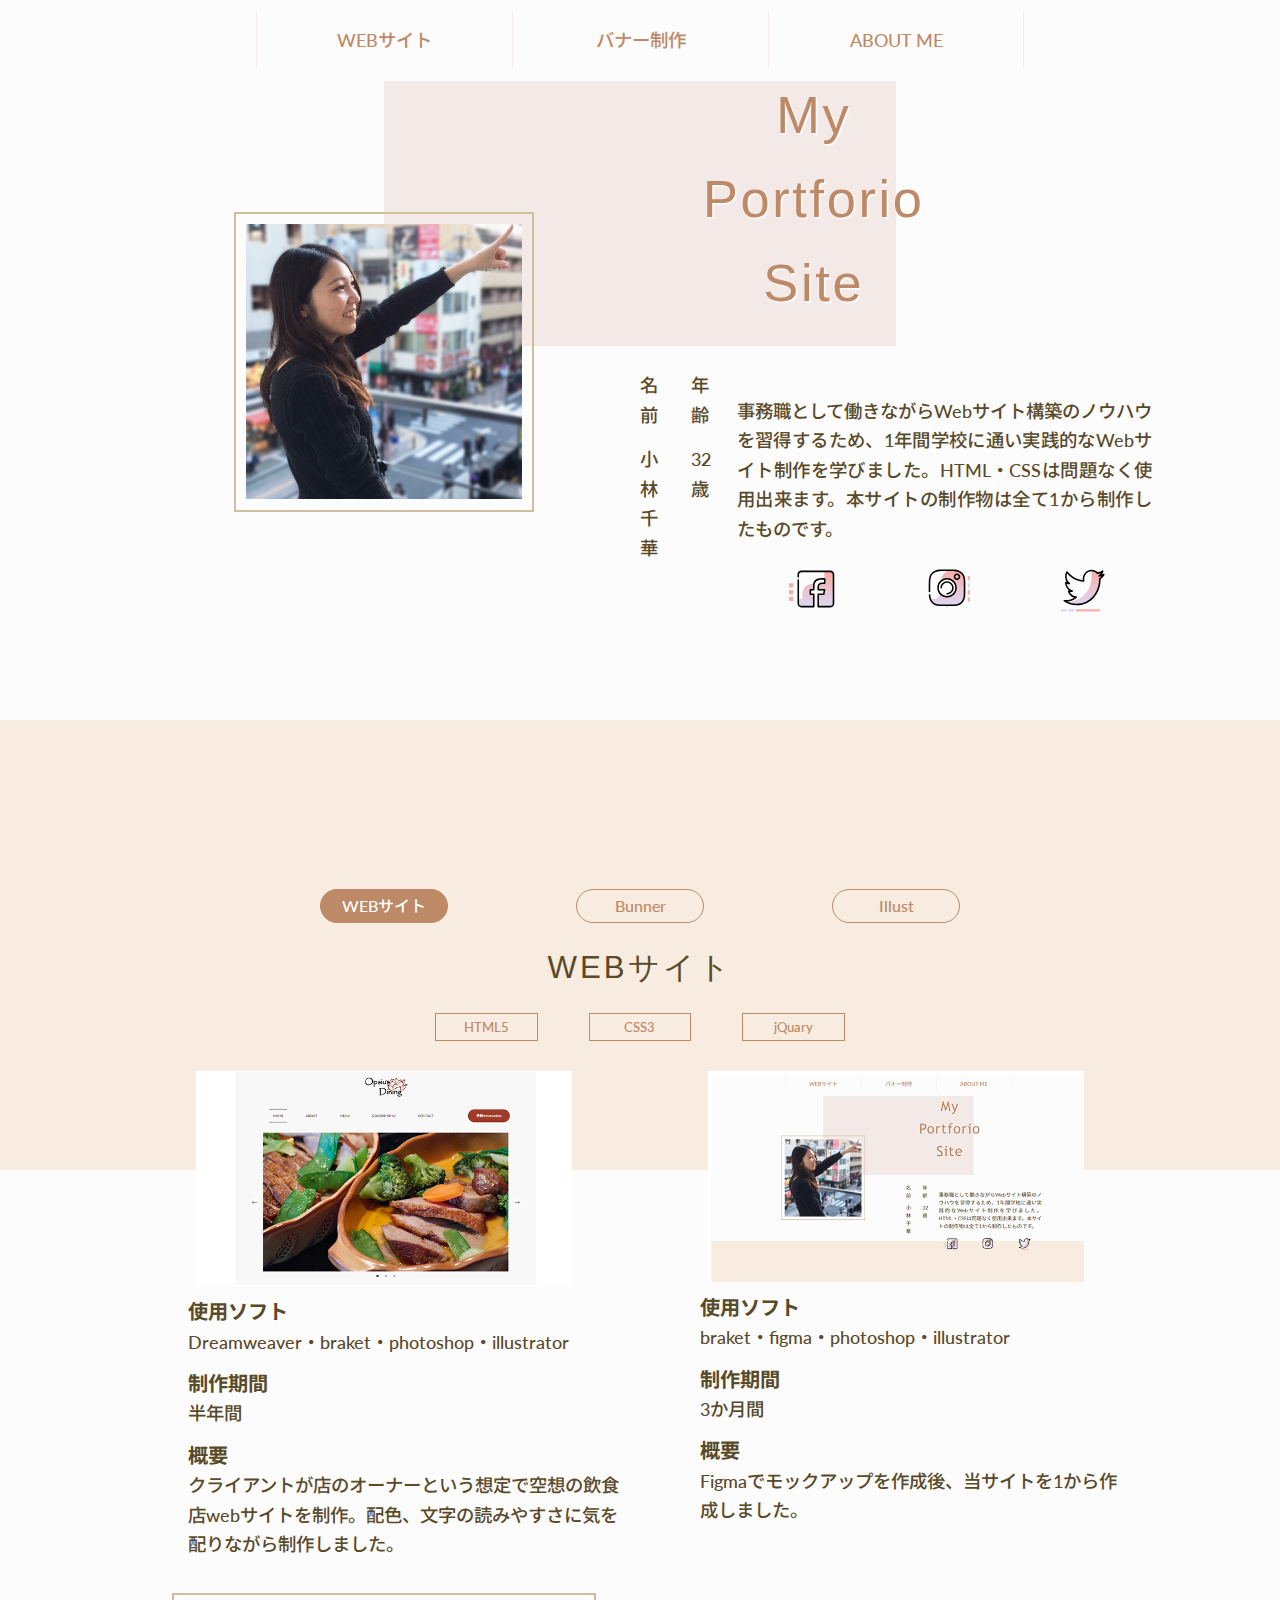
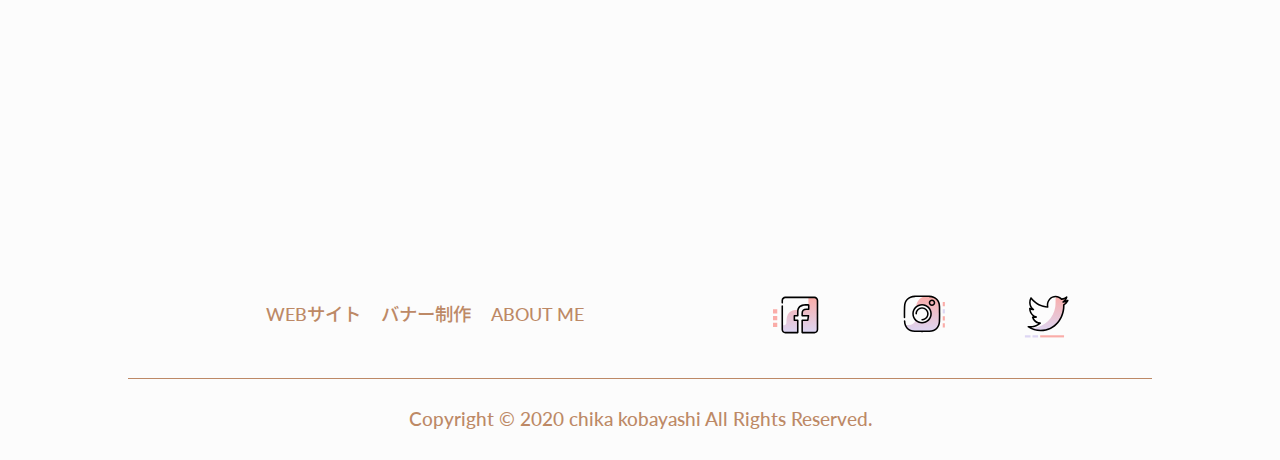
==== index.html @ 6a8deec8 "init" ====
<!DOCTYPE html>
<html lang="ja">

<head>
    <meta charset="UTF-8">
    <meta name="viewport" content="width=device-widht, initial-scale=1">
    <meta name="description" content="小林千華のポートフォリオサイト">
    <title>Portforio Site</title>
    <link rel="stylesheet" href="css/reset.css">
    <link rel="stylesheet" href="css/slick.css" type="text/css">
    <link rel="stylesheet" href="css/slick-theme.css" type="text/css">
    <!-- <link rel="stylesheet" href="css/MediaQueries.css"> -->
    <link rel="stylesheet" href="css/style.css">
    <link rel="stylesheet" href="css/MediaQueries.css">

    <!--    googlefont-->
    <link href="https://fonts.googleapis.com/css?family=Lato:400,700|Noto+Sans+JP:400,700" rel="stylesheet">
    <!-- 本体 -->
    <script src="https://ajax.googleapis.com/ajax/libs/jquery/3.2.1/jquery.min.js"></script>
    <!-- effect -->
    <script src="js/effect.js"></script>
    <!-- modalwindow -->
    <script src="js/modalwindow.js"></script>
    <!-- object-fit IE用 -->
    <script src="js/fitie.js"></script>
    <!--    slick-->
    <script type="text/javascript" src="js/slick.min.js"></script>

</head>

<body id="index-page">
    <header>
        <div id="header__nav">
            <ul class="h-nav nav__area">
                <li class="h-nav__list"><a class="header__link" href="product01.html">WEBサイト</a></li>
                <li class="h-nav__list"><a class="header__link" href="product02.html">バナー制作</a></li>
                <li class="h-nav__list">
                    <div class="content">
                        <a class="header__link js-modal__link" href="#">ABOUT ME</a>
                    </div>
                </li>
            </ul>
        </div>

    </header>

    <div id="profile" class="wrapper">
        <h1 class="header__txt">My <br>
            Portforio <br> Site</h1>
        <div class="container profile__wrap effect-fade">
            <div class="L-inner T-inner" id="profile__ph">
                <div class="ph__inner">
                    <img class="ph-fill" src="img/profile-ph.jpg" alt="プロフィール写真">
                </div>
            </div>
            <div class="R-inner B-inner">
                <div class="profile__inner">
                    <p id="prof__name"><span>名前</span>小林　千華</p>
                    <p id="prof__age"><span>年齢</span>32歳</p>
                    <p id="prof__txt">事務職として働きながらWebサイト構築のノウハウを習得するため、1年間学校に通い実践的なWebサイト制作を学びました。HTML・CSSは問題なく使用出来ます。本サイトの制作物は全て1から制作したものです。</p>
                </div>
                <ul class="sns-list">
                    <li><a target="_blank" href="https://www.facebook.com/profile.php?id=100003136006689"><img src="svg/facebook.svg" alt="facebook" width="50" height="50"></a></li>
                    <li><a target="_blank" href="http://Instagram.com/kinryokuseki"><img src="svg/instagram.svg" alt="instagram" width="50" height="50"></a></li>
                    <li><a target="_blank" href="https://twitter.com/j9p8eOqLNNDFGAj"><img src="svg/twitter.svg" alt="twitter" width="50" height="50"></a></li>
                </ul>
            </div>
        </div>
    </div>
    <div class="bg-right-pink"></div>

    <!--   tab-->
    <div id="tab__wrap">
        <div class="tab__navi">
            <div id="tab1" class="tab selected">WEBサイト</div>
            <div id="tab2" class="tab">Bunner</div>
            <div id="tab3" class="tab">Illust</div>
        </div>

        <div id="tab__cont">

            <div id="slide" class="">
                <div id="first" class="tab__unit">
                    <h2 class="ttl">WEBサイト</h2>
                    <ul class="product__label">
                        <li><span>HTML5</span></li>
                        <li><span>CSS3</span></li>
                        <li><span>jQuary</span></li>
                    </ul>
                    <div class="container product__wrap">

                        <div class="L-cat">
                            <img src="img/product_01.jpg" alt="製作物のキャプチャ">
                            <dl class="summary">
                                <dt>使用ソフト</dt>
                                <dd>Dreamweaver・braket・photoshop・illustrator</dd>
                                <dt>制作期間</dt>
                                <dd>半年間</dd>
                                <dt>概要</dt>
                                <dd>クライアントが店のオーナーという想定で空想の飲食店webサイトを制作。配色、文字の読みやすさに気を配りながら制作しました。</dd>
                            </dl>
                            <a class="product__btn" href="opsiusdining/index.html" target="_blank">Opusius Diningサイト</a>
                        </div><!-- L-cat end-->

                        <div class="R-cat">
                            <img src="img/product_02.jpg" alt="製作物のキャプチャ">

                            <dl class="summary">
                                <dt>使用ソフト</dt>
                                <dd>braket・figma・photoshop・illustrator</dd>
                                <dt>制作期間</dt>
                                <dd>3か月間</dd>

                                <dt>概要</dt>
                                <dd>Figmaでモックアップを作成後、当サイトを1から作成しました。</dd>
                            </dl>

                        </div><!-- R-cat end-->
                    </div><!-- product__wrap end-->
                </div><!-- first end-->

                <div id="second" class="tab__unit">
                    <h2 class="ttl">バナー作成</h2>
                    <ul class="product__label">
                        <li><span>photoshop</span></li>
                    </ul>
                    <div class="container product__wrap">

                        <!--                        <div class="L-cat" id="slick-wrap">-->
                        <div class="L-cat slick-wrap">
                            <!--slick-picturesー-->
                            <div class="slick-container">
                                <ul class="slick-pictures">
                                    <li class="slide-item"><img src="img/index_bunner_slick-pic/bunner_slick-pic01.jpg" alt="デニム好きの為のコーディネートスナップ"></li>
                                    <li class="slide-item"><img src="img/index_bunner_slick-pic/bunner_slick-pic02.jpg" alt="リメイクデニムフェア"></li>
                                    <li class="slide-item"><img src="img/index_bunner_slick-pic/bunner_slick-pic03.jpg" alt="ファッションレポート"></li>
                                    <li class="slide-item"><img src="img/index_bunner_slick-pic/bunner_slick-pic04.jpg" alt="リネンプロジェクト"></li>
                                    <li class="slide-item"><img src="img/index_bunner_slick-pic/bunner_slick-pic05.jpg" alt="SummerSALE"></li>
                                    <li class="slide-item"><img src="img/index_bunner_slick-pic/bunner_slick-pic06.jpg" alt="雨の日はポイント2倍"></li>
                                    <li class="slide-item"><img src="img/index_bunner_slick-pic/bunner_slick-pic07.jpg" alt="NEWshopオープン"></li>
                                    <li class="slide-item"><img src="img/index_bunner_slick-pic/bunner_slick-pic08.jpg" alt="シークレットセール"></li>
                                    <li class="slide-item"><img src="img/index_bunner_slick-pic/bunner_slick-pic09.jpg" alt="WinterSALE"></li>
                                    <li class="slide-item"><img src="img/index_bunner_slick-pic/bunner_slick-pic10.jpg" alt="ギフトサービス始めました"></li>
                                </ul>

                                <!--slick-thumbnails-->
                                <ul class="slick-thumbnails">
                                    <li class="thumbnail-item"><img src="img/index_bunner_slick-pic/bunner_slick-pic01.jpg" alt="デニム好きの為のコーディネートスナップ"></li>
                                    <li class="thumbnail-item"><img src="img/index_bunner_slick-pic/bunner_slick-pic02.jpg" alt="リメイクデニムフェア"></li>
                                    <li class="thumbnail-item"><img src="img/index_bunner_slick-pic/bunner_slick-pic03.jpg" alt="ファッションレポート"></li>
                                    <li class="thumbnail-item"><img src="img/index_bunner_slick-pic/bunner_slick-pic04.jpg" alt="リネンプロジェクト"></li>
                                    <li class="thumbnail-item"><img src="img/index_bunner_slick-pic/bunner_slick-pic05.jpg" alt="SummerSALE"></li>
                                    <li class="thumbnail-item"><img src="img/index_bunner_slick-pic/bunner_slick-pic06.jpg" alt="雨の日はポイント2倍"></li>
                                    <li class="thumbnail-item"><img src="img/index_bunner_slick-pic/bunner_slick-pic07.jpg" alt="NEWshopオープン"></li>
                                    <li class="thumbnail-item"><img src="img/index_bunner_slick-pic/bunner_slick-pic08.jpg" alt="WinterSALE"></li>
                                    <li class="thumbnail-item"><img src="img/index_bunner_slick-pic/bunner_slick-pic09.jpg"></li>
                                    <li class="thumbnail-item"><img src="img/index_bunner_slick-pic/bunner_slick-pic10.jpg" alt="ギフトサービス始めました"></li>
                                </ul>

                            </div>
                        </div>
                        <div class="R-cat">
                            <dl class="summary">
                                <dt>制作期間</dt>
                                <dd>半年間程</dd>
                                <dt>概要</dt>
                                <dd>photoshopでレディースアパレル向けのバナーを10枚作成しました。その他バナーも是非ご覧ください。</dd>
                            </dl>
                            <a class="product__btn" href="product02.html">他のバナーを見る→</a>
                        </div>
                    </div>
                </div><!-- second end-->
                <div id="third" class="tab__unit">
                    <h2 class="ttl">イラスト作成</h2>
                    <ul class="product__label">
                        <li><span>illustrator</span></li>
                    </ul>
                    <div class="container product__wrap">
                        <div class="L-cat slick-wrap">
                            <!--slick-picturesー-->
                            <div class="slick-container">
                                <ul class="slick-pictures">
                                    <li class="slide-item"><img src="img/bike.png" alt="自転車"></li>
                                    <li class="slide-item"><img src="img/ringo.png" alt="りんご"></li>
                                </ul>

                                <!--slick-thumbnails-->
                                <ul class="slick-thumbnails">
                                    <li class="thumbnail-item"><img src="img/bike.png" alt="自転車"></li>
                                    <li class="thumbnail-item"><img src="img/ringo.png" alt="りんご"></li>
                                </ul>

                            </div>
                        </div>
                        <div class="R-cat">
                            <dl class="summary">
                                <dt>制作期間</dt>
                                <dd>1日</dd>
                                <dt>概要</dt>
                                <dd>パスファインダーを使用したオブジェクトの切り抜きを行いペンツールを使ってイラストを作成しました。</dd>
                            </dl>
                        </div>


                    </div>
                </div><!-- third end-->

            </div>
        </div>
    </div><!-- wrap end -->




    <!--   tab end-->

    <section id="skills" class="effect-fade">
        <div class="wrapper" id="skill__wrap">
            <h2 class="ttl">SKILL</h2>
            <div class="container" id="skill__area">
                <div class="skill__list html__area">
                    <div class="skill__pict">
                        <span class="skill-img__wp">
                            <img src="svg/code.svg" alt="HTML CSS" width="200" height="200">
                        </span>
                    </div>
                    <div>
                        <h4 class="skill__ttl"><em class="strong">HTML・CSS</em></h4>
                        <p class="skill__txt">実務経験のある方には劣りますがemmetを使った早いコーディングが出来ます。HTMLではコンテンツモデルのルールに従う事はもちろん本来の使い方を無視しないよう文書構造に配慮した書き方を心がけています。CSSではmediaquryを使ったレスポンシブデザインも作成できます。SCSSは独学ではありますがかじった程度の知識は持っています。</p>
                    </div>
                </div>
                <div class="skill__list">
                    <div class="skill__pict">
                        <span class="skill-img__wp">
                            <img src="svg/computer%20graphics.svg" alt="Dreamweaver" width="200" height="200">
                        </span>
                    </div>
                    <div>
                        <h4 class="skill__ttl"><em class="strong">Dreamweaver</em></h4>
                        <p class="skill__txt">学校ではDreamweaverを使用してHTMLのマークアップ、ページのテンプレート化からの新規作成、ページの調整や各ページの変更を実践的に学びました。</p>
                    </div>
                </div>
            </div>

            <div class="container" id="skill__area">
                <div class="skill__list">
                    <div class="skill__pict">
                        <span class="skill-img__wp">
                            <img src="svg/bicycle.svg" alt="illuatrator" width="200" height="200">
                        </span>
                    </div>
                    <div>
                        <h4 class="skill__ttl"><em class="strong">illustrator</em></h4>
                        <p class="skill__txt">ペンツールで描くベジェ曲線を利用してオブジェクトを変形させたり、パスファインダーを使用したイラストの作成が出来ます。</p>
                    </div>

                </div>
                <div class="skill__list">
                    <div class="skill__pict">
                        <span class="skill-img__wp">
                            <img src="svg/brush_tip.svg" alt="photoshop" width="200" height="200">
                        </span>
                    </div>
                    <div>
                        <h4 class="skill__ttl"><em class="strong">Photoshop</em></h4>
                        <p class="skill__txt">画像の使い分けはもちろん、複数のレイヤーを使い切り抜いた画像を色調整しながらキレイに合成する事が出来ます。</p>
                    </div>

                </div>
            </div>
        </div>
    </section>

    <div id="back-to-top"><img id="back-to-img" src="svg/back-to-arow.svg" alt="TOPへ戻る"><a id="page-top" href="#index-page">TOPへ戻る</a></div>
    <footer>
        <nav id="footer__nav">
            <ul class="f-nav">
                <li class="f-nav__list"><a class="footer__link" href="product01.html">WEBサイト</a></li>
                <li class="f-nav__list"><a class="footer__link" href="product02.html">バナー制作</a></li>
                <li class="f-nav__list">
                    <div class="content">
                        <a class="footer__link js-modal__link" href="#">ABOUT ME</a>
                    </div>
                    <div class="modalwindow js-modal">
                        <div class="modal__bg js-modal-close"></div>
                        <div class="modal__content">
                            <div class="about__inner">
                                <div class="about__pic"><img src="img/profile-ph.jpg" alt="写真"></div>
                                <div class="about__txt">
                                    <h4><em class="strong">経歴・趣味・強みについて</em></h4>
                                    <p>アパレルの販売員を約3年間勤務後、事務職に転職しエクセル、パワーポイント、word等のofficeスキルを一通り習得。<br>アパレル販売員の経験ではコミュニケーションを取る事の楽しさを知り人と接する事が好きになりました。<br>
                                        事務職では主に集計作業をメインに月1回の商品勉強会を行うセミナーの準備、資料作成等の業務を経験。<br>人からはよく天真爛漫な性格だと言われます。能動的に動くこと、探求心を持って仕事が出来る事が私の強みです。<br>
                                        コラージュが好きでよくphotoshopで様々な合成写真を作っています。</p>
                                </div>
                            </div>
                            <a class="js-modal-close" id="close__btn" href="#">閉じる</a>
                        </div>
                    </div>
                </li>
            </ul>
            <ul class="sns-list">
                <li><a target="_blank" href="https://www.facebook.com/profile.php?id=100003136006689"><img src="svg/facebook.svg" alt="facebook" width="50" height="50"></a></li>
                <li><a target="_blank" href="http://Instagram.com/kinryokuseki"><img src="svg/instagram.svg" alt="instagram" width="50" height="50"></a></li>
                <li><a target="_blank" href="https://twitter.com/j9p8eOqLNNDFGAj"><img src="svg/twitter.svg" alt="twitter" width="50" height="50"></a></li>
            </ul>
        </nav>

        <div id="copylight" class="footer__color">
            <small>Copyright © 2020 chika kobayashi All Rights Reserved.</small>
        </div>
    </footer>





    <script>
        //slider

        $(function() {
            var mainSlider = ".slick-pictures"; //メインスライダーid
            var thumbnailSlider = ".slick-thumbnails"; //サムネイルスライダーid

            $(mainSlider).slick({
                speed: 1000,
                arrows: true,
                asNavFor: thumbnailSlider
            });
            $(thumbnailSlider).slick({
                slidesToShow: 3,
                speed: 1000,
                asNavFor: mainSlider,
                appendArrows: $('#arrows')
            });
            //#thumbnail_sliderでクリックしたスライドをカレントにする
            $(thumbnailSlider + " .slick-slide").on('click', function() {
                var index = $(this).attr("data-slick-index");
                $(thumbnailSlider).slick("slickGoTo", index, false);
            });
        });


        //scrollでtopへ戻るを表示

        $(function() {
            var topBtn = $('#back-to-top');
            topBtn.hide();
            //スクロールが100に達したらボタン表示
            $(window).scroll(function() {
                if ($(this).scrollTop() > 2000) {
                    topBtn.fadeIn();
                } else {
                    topBtn.fadeOut();
                }
            });
            //スクロールしてトップ
            topBtn.click(function() {
                $('body,html').animate({
                    scrollTop: 0
                }, 500);
                return false;
            });
        });

        //        tab

        $("#tab1").click(moveToFirst);
        $("#tab2").click(moveToSecond);
        $("#tab3").click(moveToThird);
        $("#tab4").click(moveToFour);

        function moveToFirst() {
            $("#slide").attr('class', 'move-to-first');
            $(".tab").attr('class', 'tab');
            $("#tab1").attr('class', 'tab selected');
        }

        function moveToSecond() {
            $("#slide").attr('class', 'move-to-second');
            $(".tab").attr('class', 'tab');
            $("#tab2").attr('class', 'tab selected');
        }

        function moveToThird() {
            $("#slide").attr('class', 'move-to-third');
            $(".tab").attr('class', 'tab');
            $("#tab3").attr('class', 'tab selected');
        }

        function moveToFour() {
            $("#slide").attr('class', 'move-to-four');
            $(".tab").attr('class', 'tab');
            $("#tab4").attr('class', 'tab selected');
        }

    </script>

</body>

</html>
---- css/MediaQueries.css ----
/*　画面サイズが768px以上はここを読み込む　※PC*/
@media screen and (min-width: 768px) {

    section {
        margin-top: 20%;
    }

    .wrapper {
        width: 80%;
    }

    .product__img {
        width: 30%;
    }

    .pro__Number {
        width: 30%;
    }

    .bg-right-pink {
        height: calc(80vw * 0.4);
    }

    .product__btn {
        margin: 5% auto 0;
    }

    .bg-right-pink {
        top: calc((100% / 2) - 5%);
    }

    /*    h4*/
    .skill__ttl {
        font-size: 25px;
        margin-top: -10%;
        padding-bottom: 10%;
    }

}

/****************************　end*/

/*　画面サイズが414px以下はここを読み込む　*/
@media screen and (max-width: 414px) {

    p,
    dt,
    dd {
        font-size: 1.4rem;
    }

    h1 {
        font-size: 2.6rem;
    }

    h1.header__txt {
        right: 25%;
    }

    h2 {
        font-size: 1.8rem;
    }

    h3 {
        font-size: 1.4rem;
    }

    .modal__content {
        width: 100%;
        padding: 20px;
    }

    .container {
        display: block;
    }

    .T-inner {
        margin: 0 auto;
    }

    ul.h-nav {
        padding: 2% 0;
    }

    li.h-nav__list {
        width: auto;
    }

    #profile::before {
        /* width: calc(100% - 50%); */
        height: 100px;
        margin: 0 25%;
    }


    ul.sns-list img {
        width: 80%;
    }

    .profile__inner+.sns-list {
        margin: 0 auto;
    }

    .profile__wrap>.L-inner.T-inner {
        margin: 15% auto;
    }

    .profile__wrap>.R-inner.B-inner {
        width: 100%;
        padding: 2%;
    }

    #profile__ph {
        width: 60%;
    }

    .ph__inner {
        border: 2px solid #CFBE9B;
    }

    img.ph-fill {
        padding: 2%;
        width: auto;
        height: auto;
        border: none;
    }

    #profile+.bg-right-pink {
        height: 50%;
        top: calc(100% / 2);
        bottom: 0;
    }

    .tab {
        width: 25%;
    }

    .tab__navi,
    .product__label {
        font-size: 1.2rem;
    }

    #tab__cont {
        width: 90%;
        overflow-y: scroll;
    }

    .product__label>li {
        width: 20%;
    }

    .L-cat,
    .R-cat {
        width: 100%;
    }

    dl.summary {
        text-align: left;
    }

    dl.summary>dt,
    dl.summary>dd {
        padding-left: 0.5rem;
    }

    .L-cat>img,
    .R-cat>img {
        width: 100%;
    }

    .L-cat {
        margin-bottom: 10%;
    }

    .slick-prev::before {
        left: 17px;
    }

    .slick-next::before {
        right: 19px;
    }

    .skill__list {
        width: 100%;
    }

    .skill__txt {
        height: 50vw;
        padding: 0 15px;
        margin-bottom: 10%;
    }

    #back-to-top {
        bottom: 16%;
        right: 0;
    }

    nav#footer__nav {
        display: block;
        width: 80%;
        margin: 0 auto;
    }


    #footer__nav>.sns-list {
        width: 100%;
        justify-content: space-around;
    }

    #footer__nav>.sns-list li {
        margin-right: 0;
        justify-content: space-around;
    }

    .f-nav,
    .h-nav {
        padding: 3% 0;
    }

    .f-nav__list:first-child {
        margin-left: 0;
    }

    ul.f-nav {
        margin-left: 0;
        width: auto;
        justify-content: center;
    }

    h1.heading {
        height: 50vh;
    }

    img.i-mock {
        width: 13%;
        left: calc(20% - 13% / 2);
    }

    img.p-mock {
        width: 50%;
        /*   204px (画像の横幅)/414px(画面幅)=50%*/
        left: calc(50% - 50% / 2);
    }

    img.t-mock {
        width: 22%;
        right: calc(20% - 22% / 2);
    }

    p.purpose {
        width: 100%;
    }

    .capture__img {
        width: 80%;
    }

    p.summary__text {
        padding: 0;
    }

    img.BD-Number {
        width: 20%;
        left: calc(50vw - 20% / 2);
        /*センター*/
    }

    .B__wrap {
        margin-bottom: 0;
    }
}

/****************************　end*/
---- css/style.css ----
/*-----------------------------common
---------------------------*/

*,
*:before,
*:after {
    -webkit-box-sizing: border-box;
    box-sizing: border-box;
    margin: 0;
    padding: 0;
}

html {
    font-size: 62.5%;
    overflow: scroll;
    /*    Firefoxのスクロールバーの有無でセンタリング位置がズレるための解消用*/
}

body {
    font-family: 'Lato', 'Noto Sans JP', '游ゴシック Medium', '游ゴシック体', 'Yu Gothic Medium', YuGothic, 'ヒラギノ角ゴ ProN', 'Hiragino Kaku Gothic ProN', 'メイリオ', Meiryo, 'ＭＳ Ｐゴシック', 'MS PGothic', sans-serif;
    font-style: normal;
    font-weight: 500;
    font-style: normal;
    line-height: 1.6;
    -webkit-box-sizing: border-box;
    box-sizing: border-box;
    -webkit-text-size-adjust: 100%;
    background: #fcfcfc;
}

body:before,
body:after {
    content: "";
    display: block;
}

p {
    text-align: justify;
}

a {
    text-decoration: none;
}

a,
p,
dt,
dd {
    color: #594A2A;
}

a,
p,
dd {
    font-size: calc(14px + (18 - 14) * (100vw - 414px) / (1200 - 414));
}

h1 {
    font-size: calc(26px + (50 - 26) * (100vw - 414px) / (1200 - 414));
    color: #BD8966;
    letter-spacing: 0.05em;
    font-family: 'Copperplate', 'Superclarendon', 'Trebuchet MS', sans-serif;
}

h2 {
    font-size: calc(18px + (30 - 18) * (100vw - 414px) / (1200 - 414));
    font-family: 'Meiryo UI', 'ヒラギノ丸ゴ ProN', 'Hiragino Maru Gothic ProN', 'ヒラギノ角ゴシック', 'Hiragino Sans', 'Hiragino Kaku Gothic ProN', 'ヒラギノ角ゴ ProN W3', 'ヒラギノ明朝 ProN', 'Hiragino Mincho ProN', 'Hiragino Kaku Gothic ProN', 'ヒラギノ角ゴ ProN W3', 'ヒラギノ角ゴシック', 'Hiragino Sans', sans-serif;
    letter-spacing: 0.05em;
}

h2.ttl {
    letter-spacing: 0.3rem;
    color: #594A2A;
}

h3 {
    font-size: calc(14px + (22 - 14) * (100vw - 414px) / (1200 - 414));
    color: #594A2A;
    margin-top: -30px;
    font-weight: 700;
    z-index: 2;
    position: relative;
}

h4 {
    font-size: calc(14px + (16 - 14) * (100vw - 414px) / (1200 - 414));
}

h1,
h2,
h3 {
    text-align: center;
}

img {
    border: none;
    max-width: 100%;
    height: auto;
    vertical-align: middle;
}

ul {
    list-style-type: none;
}

.wrapper {
    width: 90%;
    margin: 0 auto;
}

section {
    margin-top: 30%;
}

.container {
    display: -webkit-box;
    display: -ms-flexbox;
    display: flex;
    -webkit-box-pack: center;
    -ms-flex-pack: center;
    justify-content: center;
    -webkit-box-align: center;
    -ms-flex-align: center;
    align-items: center;
}

.sns-list {
    display: -webkit-box;
    display: -ms-flexbox;
    display: flex;
    -ms-flex-pack: distribute;
    justify-content: space-around;
}

/******* headder navgation *******/

ul.nav__area {
    display: -webkit-box;
    display: -ms-flexbox;
    display: flex;
    -webkit-box-pack: center;
    -ms-flex-pack: center;
    justify-content: center;
}

ul.h-nav {
    padding: 0;
    text-align: center;
}

li.h-nav__list {
    border-left: 1px solid #F3EAE7;
    padding: 1%;
    width: 20%;
    margin: 1% 0;
}

li.h-nav__list:last-child {
    border-right: 1px solid #F3EAE7;
}

/******* headder navgation end *******/

#profile::before {
    display: block;
    content: '';
    width: calc(100% - 50%);
    height: calc(100px + (250 - 100) * (100vw - 414px) / (1200 - 414));
    background: #F3EAE7;
    margin: 0 25%;
    position: relative;
}

h1.header__txt {
    text-align: center;
    position: absolute;
    text-shadow: 1px 1px 0px rgb(255, 255, 255), 2px 2px 1px rgba(255, 255, 255, 0.5);
    top: calc(30px + (70 - 30) * (100vw - 414px) / (1200 - 414));
    left: calc(25% + (50 - 25) * (100vw - 414px) / (1200 - 414));
    right: 0;
}


.profile__wrap>.L-inner.T-inner {
    opacity: 1;
    z-index: 1;
    margin: -20% 0 5%;
}

.profile__wrap>.R-inner.B-inner {
    width: 50%;
    padding: 2% 0;
    margin-top: 0.5rem;
    text-align: center;
}

.ph-fill {
    width: 300px;
    height: 300px;
    -o-object-fit: cover;
    object-fit: cover;
    display: block;
    margin: 0 auto;
    padding: 2%;
    border: 2px solid #CFBE9B;
}

.profile__inner {
    display: -webkit-box;
    display: -ms-flexbox;
    display: flex;
}

#prof__name,
#prof__age {
    -webkit-writing-mode: horizontal-tb;
    -ms-writing-mode: lr-tb;
    writing-mode: horizontal-tb;
    width: 5%;
    margin-right: 5%;
}

#prof__name>span,
#prof__age>span {
    margin-bottom: 1.5rem;
    display: block;
}

#prof__txt {
    margin-top: 5%;
    text-align: justify;
}

#profile__ph {
    width: 50%;
}

.profile__inner+.sns-list {
    width: 80%;
    margin-left: auto;
}

/*animation*/

.effect-fade {
    opacity: 0;
    -webkit-transform: translate(0, 100px);
    transform: translate(0, 100px);
    -webkit-transition: all 700ms;
    transition: all 700ms;
}

.effect-fade.effect-scroll {
    opacity: 1;
    -webkit-transform: translate(0, 0);
    transform: translate(0, 0);
}

/******* modalwindow *******/

.modalwindow {
    display: none;
    height: 100vh;
    position: fixed;
    width: 100%;
    top: 0;
    left: 0;
    z-index: 4;
}

.modal__bg {
    background: rgba(0, 0, 0, 0.8);
    height: 100vh;
    position: absolute;
    width: 100%;
}

.modal__content {
    background: #fff;
    position: absolute;
    left: 50%;
    top: 50%;
    -webkit-transform: translate(-50%, -50%);
    transform: translate(-50%, -50%);
    padding: 40px;
    width: 80%;

}

/******* modalwindow end*******/

/******* tab__wrap *******/


/*tab*/

#tab__wrap {
    width: 100%;
    margin-top: 20%;
}

.tab__navi,
.product__label {
    display: -webkit-box;
    display: -ms-flexbox;
    display: flex;
    -webkit-box-pack: center;
    -ms-flex-pack: center;
    justify-content: center;
    font-size: 1.6rem;
}

.tab {
    border: 1px solid #bd8966;
    border-radius: 400px;
    color: #bd8966;
    text-align: center;
    padding: 3px 10px;
    width: 10%;
    cursor: pointer;
}

.selected {
    background: #bd8966;
    color: #fff;
}

.tab:not(:last-child) {
    margin-right: 10%;
}

.tab,
.tab::after {
    -webkit-transition: all 0.4s ease-in-out;
    transition: all 0.4s ease-in-out;
}

.tab:hover,
.tab:hover::after {
    -webkit-transform: scale(0.9);
    transform: scale(0.9);
}

#tab__cont {
    position: relative;
    width: 80%;
    margin: 0 auto;
    height: 130vh;
    overflow: hidden;
    clear: left;
    -webkit-box-sizing: border-box;
    box-sizing: border-box;
}

.tab__unit {
    display: block;
    position: absolute;
    width: 100%;
    margin-top: 2rem;
}

.tab__unit>.ttl {
    margin-bottom: 2rem;
}

.product__label>li {
    width: 10%;
    /*    border-radius: 300px;*/
    border: 1px solid #bd8966;
    text-align: center;
}

.product__label>li:not(:last-child) {
    margin-right: 5%;
}


.product__label>li>span {
    font-size: 80%;
    vertical-align: text-top;
}

ul.product__label {
    margin-bottom: 1%;
    color: #bd8966;
}

#first {
    top: 0;
    left: 0;
}

#second {
    top: 0;
    left: 100%;

}

#third {
    top: 0;
    left: 200%;
}

#slide {
    -webkit-transition: -webkit-transform .5s;
    transition: -webkit-transform .5s;
    transition: transform .5s;
    transition: transform .5s, -webkit-transform .5s;
}

.move-to-first {
    -webkit-transform: translateX(0px);
    transform: translateX(0px);
}

.move-to-second {
    -webkit-transform: translateX(-100%);
    transform: translateX(-100%);
}

.move-to-third {
    -webkit-transform: translateX(-200%);
    transform: translateX(-200%);
}

/*tab end*/

/*ボタン*/

.product__btn {
    position: relative;
    display: block;
    padding: 1em 2em;
    color: #CFBE9B;
    text-align: center;
    text-decoration: none;
    outline: none;
    overflow: hidden;
    -webkit-transition: all .5s;
    transition: all .5s;
    margin: 0 auto;
    width: 90%;
}

.product__btn::before,
.product__btn::after {
    position: absolute;
    display: block;
    content: '';
    width: 100%;
    height: 100%;
    -webkit-transition: all .5s;
    transition: all .5s;
}

.product__btn::before {
    top: 0;
    left: 0;
    border-top: 2px solid #CFBE9B;
    border-left: 2px solid #CFBE9B;
}

.product__btn::after {
    right: 0;
    bottom: 0;
    border-right: 2px solid #CFBE9B;
    border-bottom: 2px solid #CFBE9B;
}

.product__btn:hover::before,
.product__btn:hover::after {
    width: 0;
    height: 0;
    opacity: 0;
    -webkit-transition: all .7s;
    transition: all .7s;
}

/*ボタン end*/

.product__wrap {
    -webkit-box-align: stretch;
    -ms-flex-align: stretch;
    align-items: stretch;
}

.L-cat,
.R-cat {
    width: 50%;
    padding: 2%;
    text-align: center;
}

.L-cat>img,
.R-cat>img {
    width: 80%;
}

dl.summary {
    text-align: center;
    padding-top: 2%;
}

dl.summary>dt,
dl.summary>dd {
    text-align: left;
    padding-left: 4rem;
}

dl.summary>dt {
    font-weight: bold;
    font-size: calc(18px + (20 - 18) * (100vw - 414px) / (1200 - 414));
}

dl.summary>dd {
    padding-bottom: 1rem;
}

/******* tab__wrap end*******/

/*lightbox(ABOUT ME)*/
.about__inner {
    margin-bottom: 2%;
}

.about__pic img {
    border-radius: 50%;
    width: 300px;
    height: 300px;
    -o-object-fit: cover;
    object-fit: cover;
}

.about__pic {
    text-align: center;
}

.about__txt h4 {
    margin-bottom: 1%;
    font-size: 20px;
    text-align: center;
}

#close__btn {
    width: 20%;
    min-width: 30%;
    background: #CFBE9B;
    padding: 1% 5%;
    border-radius: 30px;
    text-align: center;
    display: block;
    margin: 0 auto;
    color: #fff;
    -webkit-transition: .5s;
    transition: .5s;
}

#close__btn:hover {
    border: 1px solid #CFBE9B;
    color: #CFBE9B;
    background: #fff;
}


/*******背景*******/

#profile+.bg-right-pink {
    height: 50%;
    top: 80%;
}

.bg-right-pink {
    width: 100%;
    height: calc(90vw * 0.5);
    background: #F7ECDF;
    z-index: -1;
    position: absolute;
    top: calc(100% / 3);
    z-index: -1;
}

/*******背景 end*******/

/******* slider*******/

.slick-pictures,
#thumbnail_slider {
    margin: 0 auto 10px;
}

.slick-pictures {
    position: relative;
}

.slide-item img {
    width: 100%;
}

.thumbnail-item img {
    width: 90%;
    margin: 0 auto;
    cursor: pointer;
}

/******* slider end*******/

/******* section skill*******/
section#skills {
    background: #F7ECDF;
}

#skill__area {
    -webkit-box-align: stretch;
    -ms-flex-align: stretch;
    align-items: stretch;
}

.skill__list {
    width: 50%;
}

.skill__list:nth-child(odd) {
    margin-right: 5%;
}


.skill-img__wp {
    background-color: #ffee6b;
    display: block;
    width: 200px;
    height: 200px;
    border-radius: 50%;
    margin: 0 auto;
}

.skill-img__wp>img {
    display: block;
    padding: 30px;
}

/*h4*/

em.strong {
    background: -webkit-gradient(linear, left top, left bottom, color-stop(60%, transparent), color-stop(60%, #F2994A));
    background: linear-gradient(transparent 60%, #F2994A 60%);
}

h4.skill__ttl {
    color: #594A2A;
    font-weight: 700;
    text-align: center;
}

h4.skill__ttl::after {
    content: '';
    display: block;
    width: 30px;
    height: 30px;
    background: url(../svg/arow.svg)no-repeat center center / contain;
    margin: 0 auto;
}

.skill__txt {
    position: relative;
    /* font-size: calc(12px + (18 - 12) * (100vw - 414px) / (1200 - 414)); */
    color: #594A2A;
    height: calc(50vw * 0.4);
    padding: 5%;
}

.skill__txt.skill__txt::after,
.skill__txt.skill__txt::before {
    content: "";
    display: block;
    position: absolute;
    width: 10%;
    height: 10%;
    border: 5px solid;
}

.skill__txt.skill__txt::before {
    top: 0;
    left: 0;
    border-bottom-color: transparent;
    border-right-color: transparent;
    border-top-color: #eee;
    border-left-color: #eee;
}

.skill__txt.skill__txt::after {
    bottom: 0;
    right: 0;
    border-top-color: transparent;
    border-left-color: transparent;
    border-bottom-color: #eee;
    border-right-color: #eee;
}

/******* section skill end*******/

/******* footer*******/

#back-to-top {
    width: 100px;
    position: fixed;
    bottom: 29%;
    right: 10px;
    z-index: 3;
}

a#page-top {
    display: block;
    width: 100%;
    text-align: center;
    padding: 30% 0;
    position: absolute;
    top: 50%;
    left: 50%;
    right: 50%;
    -webkit-transform: translate(-50%, -50%);
    transform: translate(-50%, -50%);
    margin: 0;
    font-size: 14px;
    font-weight: 900;
    color: black;
}

#back-to-img {
    -webkit-filter: drop-shadow(10px 10px 10px rgba(0, 0, 0, 0.1));
    filter: drop-shadow(10px 10px 10px rgba(0, 0, 0, 0.1));
}

nav#footer__nav {
    position: relative;
    display: -webkit-box;
    display: -ms-flexbox;
    display: flex;
    -webkit-box-align: center;
    -ms-flex-align: center;
    align-items: center;
}

#footer__nav>.sns-list {
    padding: 3% 0;
    width: 30%;
    -webkit-box-pack: center;
    -ms-flex-pack: center;
    justify-content: center;
    margin-right: 10%;
}

#footer__nav>.sns-list li {
    margin-right: 20%;
}

.f-nav {
    display: -webkit-box;
    display: -ms-flexbox;
    display: flex;
    -ms-flex-line-pack: center;
    align-content: center;
    width: 50%;
    margin-left: 10%;
}

.f-nav__list:first-child {
    margin-left: 20%;
    /*        sns-listの右端とmarginを揃える*/
}

/*.footer__link,
.header__link {
    color: #bd8966;
    padding: 0 1rem;
}*/


.footer__color {
    /* background: #BD8966; */
    padding: 2% 0;
    text-align: center;
    border-top: 1px solid #bd8966;
    width: 80%;
    margin: 0 auto;
}

small {
    font-size: calc(10px + (18 - 10) * (100vw - 414px) / (1200 - 414));
    color: #bd8966;
}

/******* footer end*******/

/*-------------------------prodoct-page01
-----------------------*/
h1.heading {
    height: calc(100vh - 75px);
    font-weight: 600;
    display: -webkit-box;
    display: -ms-flexbox;
    display: flex;
    -webkit-box-align: center;
    -ms-flex-align: center;
    align-items: center;
    -webkit-box-pack: center;
    -ms-flex-pack: center;
    justify-content: center;
}


#back-to-page {
    letter-spacing: 0.05em;
    font-family: 'Copperplate', 'Superclarendon', 'Trebuchet MS', sans-serif;
    font-weight: 800;
    margin-right: auto;
}

#back-to-page>.header__link {
    color: #BD8966;
    border-left: none;
}

.header__link,
.footer__link {
    -webkit-transition: .5s;
    transition: .5s;
    color: #bd8966;
    padding: 0 1rem;
}

.header__link:hover,
.footer__link:hover,
.current {
    color: pink;
}


img.i-mock,
img.p-mock,
img.t-mock {
    position: absolute;
    bottom: 0;
    -webkit-filter: drop-shadow(1px 4px 4px rgba(0, 0, 0, 0.1));
    filter: drop-shadow(1px 4px 4px rgba(0, 0, 0, 0.1));
}

img.i-mock {
    width: 10%;
    left: calc(25% - 10% / 2);
    bottom: 0;
}

img.p-mock {
    width: 40%;
    left: calc(50% - 40% / 2);
    /*    pcの横幅が40％なので50％から40％を2で割ると中央配置*/
    bottom: 0;
}

img.t-mock {
    width: 15%;
    right: calc(23% - 15% / 2);
    bottom: 0;
}

.main-capture__area {
    display: -webkit-box;
    display: -ms-flexbox;
    display: flex;
    -webkit-box-align: baseline;
    -ms-flex-align: baseline;
    align-items: baseline;
    margin: 40% auto 20%;
    /*    justify-content: center;*/
    position: relative;
}

.product__summary {
    margin-bottom: 20%;
}

h2.Intro__ttl {
    color: #F2994A;
    font-size: 1.8rem;
    font-weight: 600;
    margin: 1%;
}

p.concept {
    text-align: center;
    /*font-size: 2.2rem;*/
}

p.purpose {
    width: 80%;
    margin: 0 auto;
}

/*capture__slider*/

.capture__img {
    width: 60%;
    margin: 0 auto;
}

.L-arrow,
.R-arrow {
    position: absolute;
    top: 50%;
    cursor: pointer;
    z-index: 2;
}

.L-arrow {
    left: 10%;
}

.R-arrow {
    right: 10%;
}

/*capture__sliderEND*/

.summary__bg {
    background: #F3EAE7;
}

.summary__text {
    padding: 0 4rem;
    margin-top: 2%;
}

/*-------------------------prodoct-page02
-----------------------*/

.BD__pic {
    position: relative;
    margin: 10% 0;
}

img.BD-Number {
    position: absolute;
    z-index: 2;
    width: 25%;
}




p.banner-txt {
    font-weight: normal;
    margin-top: 15px;
    line-height: 1.6;
}

p.banner-title {
    border-left: 5px solid #BD8966;
    padding-left: 10px;
    line-height: 1.6;
    font-weight: 600;
}


img.BD__pic {
    -webkit-box-shadow: 1px 1px 4px rgba(0, 0, 0, 0.4);
    box-shadow: 1px 1px 4px rgba(0, 0, 0, 0.4);
    border: 1px solid #FFFF;
    cursor: pointer;
    -webkit-transition: .5s;
    transition: .5s;
}

img.BD__pic:hover {
    -webkit-box-shadow: 0 15px 30px -5px rgba(0, 0, 0, .15),
        0 0 5px rgba(0, 0, 0, .1);
    box-shadow: 0 15px 30px -5px rgba(0, 0, 0, .15),
        0 0 5px rgba(0, 0, 0, .1);
    -webkit-transform: translateY(-4px);
    transform: translateY(-4px);
}



.B__wrap {
    margin-bottom: 5%;
}

figure {
    position: relative;
    padding: 0 2%;
}

.product__img {
    width: 80%;
    -webkit-box-shadow: 1px 1px 4px rgba(0, 0, 0, 0.4);
    box-shadow: 1px 1px 4px rgba(0, 0, 0, 0.4);
    border: 1px solid #FFFF;
}

.R-inner.B-inner>img {
    width: 60%;
}

.section__area {
    position: relative;
}

/*svg*/

.Number {
    width: 15%;
    display: block;
    margin: 0 auto;
    opacity: 0.5;
    position: relative;
    z-index: 1;
}
---- css/MediaQueries.css ----
/*　画面サイズが768px以上はここを読み込む　※PC*/
@media screen and (min-width: 768px) {

    section {
        margin-top: 20%;
    }

    .wrapper {
        width: 80%;
    }

    .product__img {
        width: 30%;
    }

    .pro__Number {
        width: 30%;
    }

    .bg-right-pink {
        height: calc(80vw * 0.4);
    }

    .product__btn {
        margin: 5% auto 0;
    }

    .bg-right-pink {
        top: calc((100% / 2) - 5%);
    }

    /*    h4*/
    .skill__ttl {
        font-size: 25px;
        margin-top: -10%;
        padding-bottom: 10%;
    }

}

/****************************　end*/

/*　画面サイズが414px以下はここを読み込む　*/
@media screen and (max-width: 414px) {

    p,
    dt,
    dd {
        font-size: 1.4rem;
    }

    h1 {
        font-size: 2.6rem;
    }

    h1.header__txt {
        right: 25%;
    }

    h2 {
        font-size: 1.8rem;
    }

    h3 {
        font-size: 1.4rem;
    }

    .modal__content {
        width: 100%;
        padding: 20px;
    }

    .container {
        display: block;
    }

    .T-inner {
        margin: 0 auto;
    }

    ul.h-nav {
        padding: 2% 0;
    }

    li.h-nav__list {
        width: auto;
    }

    #profile::before {
        /* width: calc(100% - 50%); */
        height: 100px;
        margin: 0 25%;
    }


    ul.sns-list img {
        width: 80%;
    }

    .profile__inner+.sns-list {
        margin: 0 auto;
    }

    .profile__wrap>.L-inner.T-inner {
        margin: 15% auto;
    }

    .profile__wrap>.R-inner.B-inner {
        width: 100%;
        padding: 2%;
    }

    #profile__ph {
        width: 60%;
    }

    .ph__inner {
        border: 2px solid #CFBE9B;
    }

    img.ph-fill {
        padding: 2%;
        width: auto;
        height: auto;
        border: none;
    }

    #profile+.bg-right-pink {
        height: 50%;
        top: calc(100% / 2);
        bottom: 0;
    }

    .tab {
        width: 25%;
    }

    .tab__navi,
    .product__label {
        font-size: 1.2rem;
    }

    #tab__cont {
        width: 90%;
        overflow-y: scroll;
    }

    .product__label>li {
        width: 20%;
    }

    .L-cat,
    .R-cat {
        width: 100%;
    }

    dl.summary {
        text-align: left;
    }

    dl.summary>dt,
    dl.summary>dd {
        padding-left: 0.5rem;
    }

    .L-cat>img,
    .R-cat>img {
        width: 100%;
    }

    .L-cat {
        margin-bottom: 10%;
    }

    .slick-prev::before {
        left: 17px;
    }

    .slick-next::before {
        right: 19px;
    }

    .skill__list {
        width: 100%;
    }

    .skill__txt {
        height: 50vw;
        padding: 0 15px;
        margin-bottom: 10%;
    }

    #back-to-top {
        bottom: 16%;
        right: 0;
    }

    nav#footer__nav {
        display: block;
        width: 80%;
        margin: 0 auto;
    }


    #footer__nav>.sns-list {
        width: 100%;
        justify-content: space-around;
    }

    #footer__nav>.sns-list li {
        margin-right: 0;
        justify-content: space-around;
    }

    .f-nav,
    .h-nav {
        padding: 3% 0;
    }

    .f-nav__list:first-child {
        margin-left: 0;
    }

    ul.f-nav {
        margin-left: 0;
        width: auto;
        justify-content: center;
    }

    h1.heading {
        height: 50vh;
    }

    img.i-mock {
        width: 13%;
        left: calc(20% - 13% / 2);
    }

    img.p-mock {
        width: 50%;
        /*   204px (画像の横幅)/414px(画面幅)=50%*/
        left: calc(50% - 50% / 2);
    }

    img.t-mock {
        width: 22%;
        right: calc(20% - 22% / 2);
    }

    p.purpose {
        width: 100%;
    }

    .capture__img {
        width: 80%;
    }

    p.summary__text {
        padding: 0;
    }

    img.BD-Number {
        width: 20%;
        left: calc(50vw - 20% / 2);
        /*センター*/
    }

    .B__wrap {
        margin-bottom: 0;
    }
}

/****************************　end*/
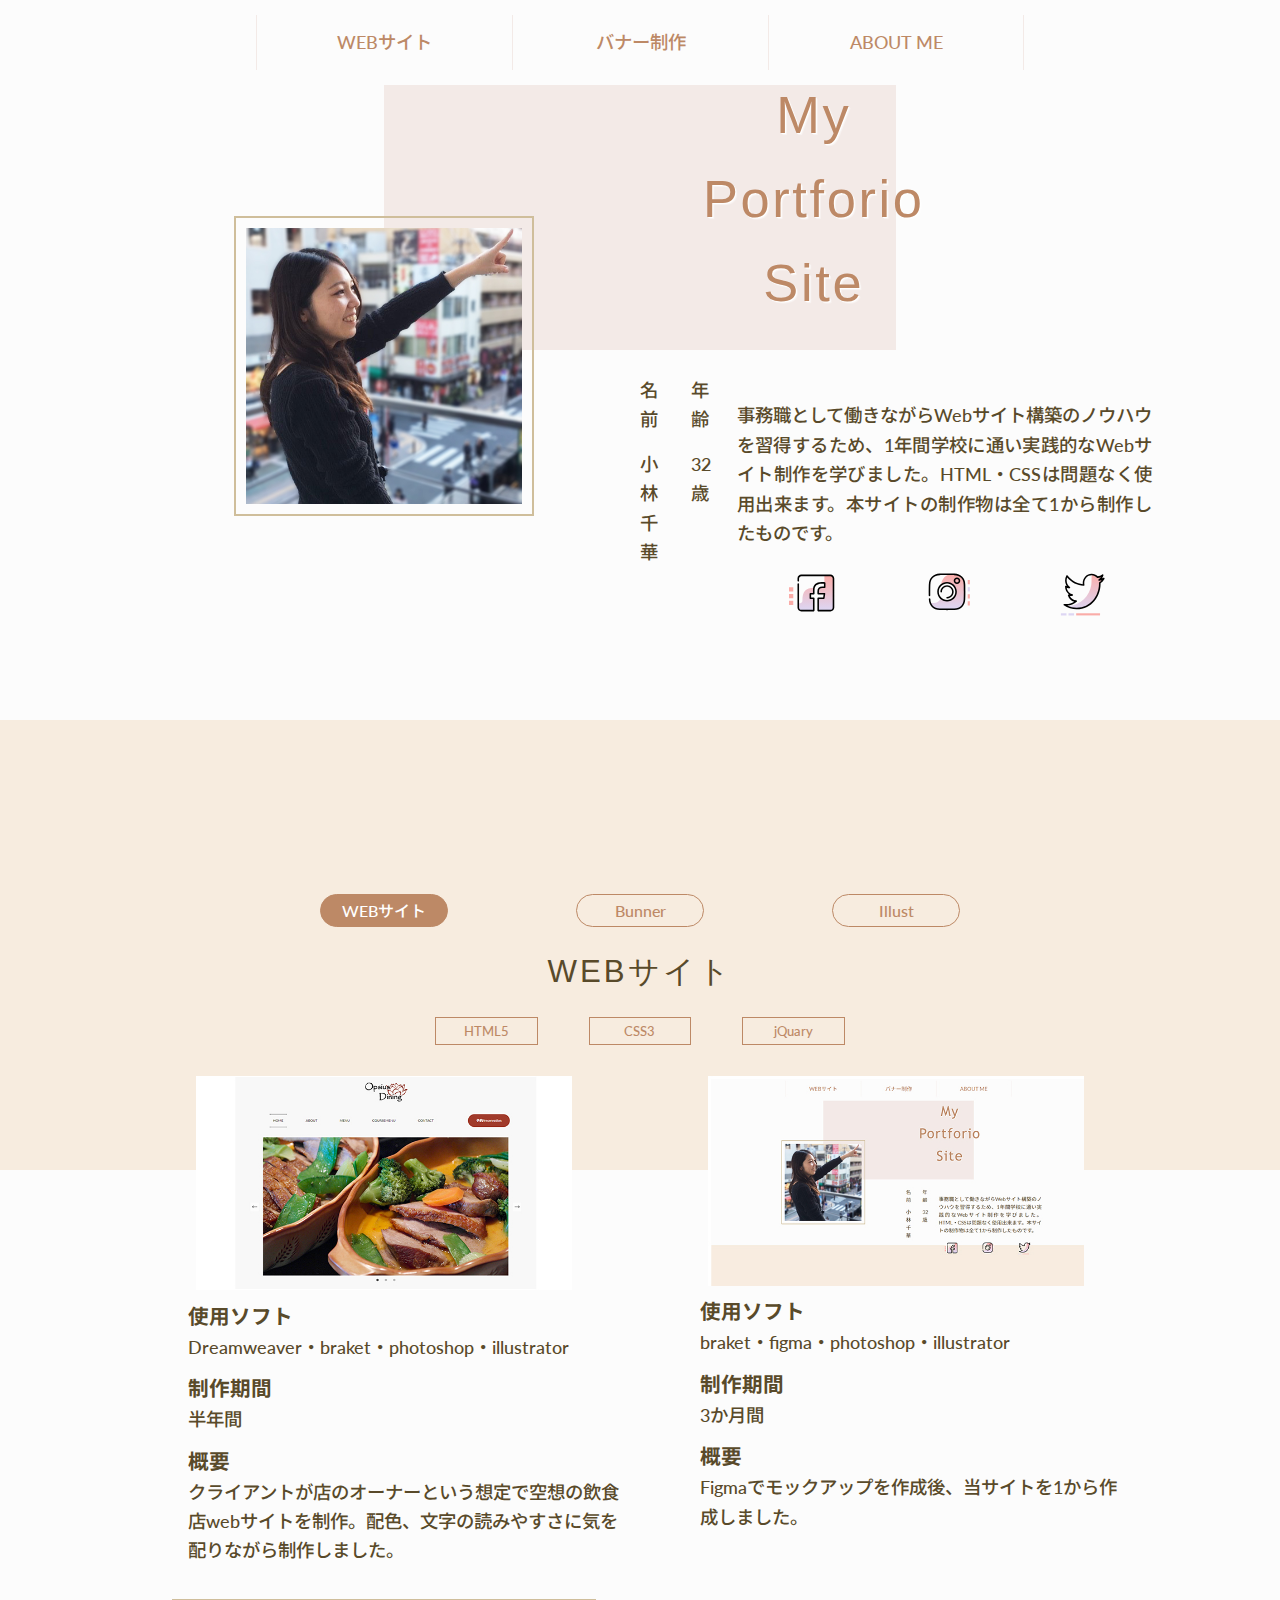
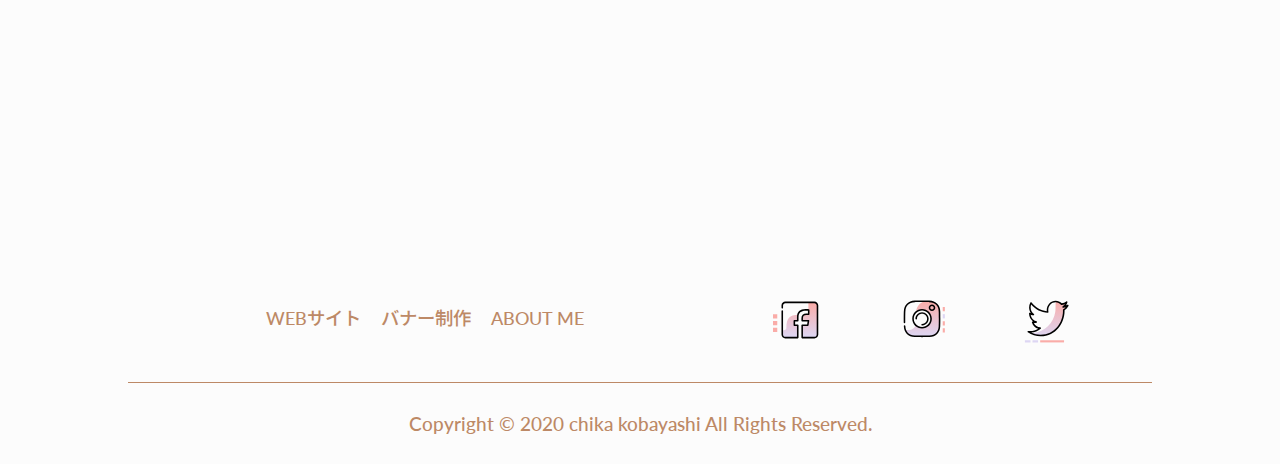
==== commit 4180bd82: "ドロワーメニューを追加" ====
--- a/index.html
+++ b/index.html
@@ -12,7 +12,6 @@
     <!-- <link rel="stylesheet" href="css/MediaQueries.css"> -->
     <link rel="stylesheet" href="css/style.css">
     <link rel="stylesheet" href="css/MediaQueries.css">
-
     <!--    googlefont-->
     <link href="https://fonts.googleapis.com/css?family=Lato:400,700|Noto+Sans+JP:400,700" rel="stylesheet">
     <!-- 本体 -->
@@ -25,12 +24,34 @@
     <script src="js/fitie.js"></script>
     <!--    slick-->
     <script type="text/javascript" src="js/slick.min.js"></script>
-
 </head>
 
 <body id="index-page">
     <header>
         <div id="header__nav">
+            <!-- ドロワーメニュー -->
+            <div class="drawer-menu">
+                <input id="hambureger" class="check-box" type="checkbox">
+                <label class="icon" for="hambureger">
+                    <i></i>
+                    <div>
+                        <span class="close">close</span>
+                        <span class="open">menu</span>
+                    </div>
+                </label>
+                <div class="drawer-list">
+                    <a href="index.html" class="mobile-header">My<br>Portforio Site</a>
+                    <ul>
+                        <li><a href="product01.html">WEBサイト</a></li>
+                        <li><a href="product02.html">バナー制作</a></li>
+                        <li>
+                            <div class="content">
+                                <a class="js-modal__link" href="#">ABOUT ME</a>
+                            </div>
+                    </ul>
+                </div>
+            </div>
+            <!-- ドロワーメニュー -->
             <ul class="h-nav nav__area">
                 <li class="h-nav__list"><a class="header__link" href="product01.html">WEBサイト</a></li>
                 <li class="h-nav__list"><a class="header__link" href="product02.html">バナー制作</a></li>
@@ -41,9 +62,7 @@
                 </li>
             </ul>
         </div>
-
     </header>
-
     <div id="profile" class="wrapper">
         <h1 class="header__txt">My <br>
             Portforio <br> Site</h1>
@@ -68,7 +87,6 @@
         </div>
     </div>
     <div class="bg-right-pink"></div>
-
     <!--   tab-->
     <div id="tab__wrap">
         <div class="tab__navi">
@@ -76,9 +94,7 @@
             <div id="tab2" class="tab">Bunner</div>
             <div id="tab3" class="tab">Illust</div>
         </div>
-
         <div id="tab__cont">
-
             <div id="slide" class="">
                 <div id="first" class="tab__unit">
                     <h2 class="ttl">WEBサイト</h2>
@@ -88,7 +104,6 @@
                         <li><span>jQuary</span></li>
                     </ul>
                     <div class="container product__wrap">
-
                         <div class="L-cat">
                             <img src="img/product_01.jpg" alt="製作物のキャプチャ">
                             <dl class="summary">
@@ -101,31 +116,25 @@
                             </dl>
                             <a class="product__btn" href="opsiusdining/index.html" target="_blank">Opusius Diningサイト</a>
                         </div><!-- L-cat end-->
-
                         <div class="R-cat">
                             <img src="img/product_02.jpg" alt="製作物のキャプチャ">
-
                             <dl class="summary">
                                 <dt>使用ソフト</dt>
                                 <dd>braket・figma・photoshop・illustrator</dd>
                                 <dt>制作期間</dt>
                                 <dd>3か月間</dd>
-
                                 <dt>概要</dt>
                                 <dd>Figmaでモックアップを作成後、当サイトを1から作成しました。</dd>
                             </dl>
-
                         </div><!-- R-cat end-->
                     </div><!-- product__wrap end-->
                 </div><!-- first end-->
-
                 <div id="second" class="tab__unit">
                     <h2 class="ttl">バナー作成</h2>
                     <ul class="product__label">
                         <li><span>photoshop</span></li>
                     </ul>
                     <div class="container product__wrap">
-
                         <!--                        <div class="L-cat" id="slick-wrap">-->
                         <div class="L-cat slick-wrap">
                             <!--slick-picturesー-->
@@ -142,7 +151,6 @@
                                     <li class="slide-item"><img src="img/index_bunner_slick-pic/bunner_slick-pic09.jpg" alt="WinterSALE"></li>
                                     <li class="slide-item"><img src="img/index_bunner_slick-pic/bunner_slick-pic10.jpg" alt="ギフトサービス始めました"></li>
                                 </ul>
-
                                 <!--slick-thumbnails-->
                                 <ul class="slick-thumbnails">
                                     <li class="thumbnail-item"><img src="img/index_bunner_slick-pic/bunner_slick-pic01.jpg" alt="デニム好きの為のコーディネートスナップ"></li>
@@ -156,7 +164,6 @@
                                     <li class="thumbnail-item"><img src="img/index_bunner_slick-pic/bunner_slick-pic09.jpg"></li>
                                     <li class="thumbnail-item"><img src="img/index_bunner_slick-pic/bunner_slick-pic10.jpg" alt="ギフトサービス始めました"></li>
                                 </ul>
-
                             </div>
                         </div>
                         <div class="R-cat">
@@ -183,13 +190,11 @@
                                     <li class="slide-item"><img src="img/bike.png" alt="自転車"></li>
                                     <li class="slide-item"><img src="img/ringo.png" alt="りんご"></li>
                                 </ul>
-
                                 <!--slick-thumbnails-->
                                 <ul class="slick-thumbnails">
                                     <li class="thumbnail-item"><img src="img/bike.png" alt="自転車"></li>
                                     <li class="thumbnail-item"><img src="img/ringo.png" alt="りんご"></li>
                                 </ul>
-
                             </div>
                         </div>
                         <div class="R-cat">
@@ -200,20 +205,12 @@
                                 <dd>パスファインダーを使用したオブジェクトの切り抜きを行いペンツールを使ってイラストを作成しました。</dd>
                             </dl>
                         </div>
-
-
                     </div>
                 </div><!-- third end-->
-
             </div>
         </div>
     </div><!-- wrap end -->
-
-
-
-
     <!--   tab end-->
-
     <section id="skills" class="effect-fade">
         <div class="wrapper" id="skill__wrap">
             <h2 class="ttl">SKILL</h2>
@@ -241,7 +238,6 @@
                     </div>
                 </div>
             </div>
-
             <div class="container" id="skill__area">
                 <div class="skill__list">
                     <div class="skill__pict">
@@ -253,7 +249,6 @@
                         <h4 class="skill__ttl"><em class="strong">illustrator</em></h4>
                         <p class="skill__txt">ペンツールで描くベジェ曲線を利用してオブジェクトを変形させたり、パスファインダーを使用したイラストの作成が出来ます。</p>
                     </div>
-
                 </div>
                 <div class="skill__list">
                     <div class="skill__pict">
@@ -265,12 +260,10 @@
                         <h4 class="skill__ttl"><em class="strong">Photoshop</em></h4>
                         <p class="skill__txt">画像の使い分けはもちろん、複数のレイヤーを使い切り抜いた画像を色調整しながらキレイに合成する事が出来ます。</p>
                     </div>
-
                 </div>
             </div>
         </div>
     </section>
-
     <div id="back-to-top"><img id="back-to-img" src="svg/back-to-arow.svg" alt="TOPへ戻る"><a id="page-top" href="#index-page">TOPへ戻る</a></div>
     <footer>
         <nav id="footer__nav">
@@ -304,97 +297,89 @@
                 <li><a target="_blank" href="https://twitter.com/j9p8eOqLNNDFGAj"><img src="svg/twitter.svg" alt="twitter" width="50" height="50"></a></li>
             </ul>
         </nav>
-
         <div id="copylight" class="footer__color">
             <small>Copyright © 2020 chika kobayashi All Rights Reserved.</small>
         </div>
     </footer>
-
-
-
-
-
     <script>
-        //slider
-
-        $(function() {
-            var mainSlider = ".slick-pictures"; //メインスライダーid
-            var thumbnailSlider = ".slick-thumbnails"; //サムネイルスライダーid
-
-            $(mainSlider).slick({
-                speed: 1000,
-                arrows: true,
-                asNavFor: thumbnailSlider
-            });
-            $(thumbnailSlider).slick({
-                slidesToShow: 3,
-                speed: 1000,
-                asNavFor: mainSlider,
-                appendArrows: $('#arrows')
-            });
-            //#thumbnail_sliderでクリックしたスライドをカレントにする
-            $(thumbnailSlider + " .slick-slide").on('click', function() {
-                var index = $(this).attr("data-slick-index");
-                $(thumbnailSlider).slick("slickGoTo", index, false);
-            });
-        });
-
-
-        //scrollでtopへ戻るを表示
-
-        $(function() {
-            var topBtn = $('#back-to-top');
-            topBtn.hide();
-            //スクロールが100に達したらボタン表示
-            $(window).scroll(function() {
-                if ($(this).scrollTop() > 2000) {
-                    topBtn.fadeIn();
-                } else {
-                    topBtn.fadeOut();
-                }
-            });
-            //スクロールしてトップ
-            topBtn.click(function() {
-                $('body,html').animate({
-                    scrollTop: 0
-                }, 500);
-                return false;
-            });
-        });
-
-        //        tab
-
-        $("#tab1").click(moveToFirst);
-        $("#tab2").click(moveToSecond);
-        $("#tab3").click(moveToThird);
-        $("#tab4").click(moveToFour);
-
-        function moveToFirst() {
-            $("#slide").attr('class', 'move-to-first');
-            $(".tab").attr('class', 'tab');
-            $("#tab1").attr('class', 'tab selected');
-        }
-
-        function moveToSecond() {
-            $("#slide").attr('class', 'move-to-second');
-            $(".tab").attr('class', 'tab');
-            $("#tab2").attr('class', 'tab selected');
-        }
-
-        function moveToThird() {
-            $("#slide").attr('class', 'move-to-third');
-            $(".tab").attr('class', 'tab');
-            $("#tab3").attr('class', 'tab selected');
-        }
-
-        function moveToFour() {
-            $("#slide").attr('class', 'move-to-four');
-            $(".tab").attr('class', 'tab');
-            $("#tab4").attr('class', 'tab selected');
-        }
-
+    //slider
+
+    $(function() {
+        var mainSlider = ".slick-pictures"; //メインスライダーid
+        var thumbnailSlider = ".slick-thumbnails"; //サムネイルスライダーid
+
+        $(mainSlider).slick({
+            speed: 1000,
+            arrows: true,
+            asNavFor: thumbnailSlider
+        });
+        $(thumbnailSlider).slick({
+            slidesToShow: 3,
+            speed: 1000,
+            asNavFor: mainSlider,
+            appendArrows: $('#arrows')
+        });
+        //#thumbnail_sliderでクリックしたスライドをカレントにする
+        $(thumbnailSlider + " .slick-slide").on('click', function() {
+            var index = $(this).attr("data-slick-index");
+            $(thumbnailSlider).slick("slickGoTo", index, false);
+        });
+    });
+
+
+    //scrollでtopへ戻るを表示
+
+    $(function() {
+        var topBtn = $('#back-to-top');
+        topBtn.hide();
+        //スクロールが100に達したらボタン表示
+        $(window).scroll(function() {
+            if ($(this).scrollTop() > 2000) {
+                topBtn.fadeIn();
+            } else {
+                topBtn.fadeOut();
+            }
+        });
+        //スクロールしてトップ
+        topBtn.click(function() {
+            $('body,html').animate({
+                scrollTop: 0
+            }, 500);
+            return false;
+        });
+    });
+
+    //        tab
+
+    $("#tab1").click(moveToFirst);
+    $("#tab2").click(moveToSecond);
+    $("#tab3").click(moveToThird);
+    $("#tab4").click(moveToFour);
+
+    function moveToFirst() {
+        $("#slide").attr('class', 'move-to-first');
+        $(".tab").attr('class', 'tab');
+        $("#tab1").attr('class', 'tab selected');
+    }
+
+    function moveToSecond() {
+        $("#slide").attr('class', 'move-to-second');
+        $(".tab").attr('class', 'tab');
+        $("#tab2").attr('class', 'tab selected');
+    }
+
+    function moveToThird() {
+        $("#slide").attr('class', 'move-to-third');
+        $(".tab").attr('class', 'tab');
+        $("#tab3").attr('class', 'tab selected');
+    }
+
+    function moveToFour() {
+        $("#slide").attr('class', 'move-to-four');
+        $(".tab").attr('class', 'tab');
+        $("#tab4").attr('class', 'tab selected');
+    }
     </script>
-
 </body>
 
-</html>
+</html>--- a/css/MediaQueries.css
+++ b/css/MediaQueries.css
@@ -69,7 +69,7 @@
 
     .modal__content {
         width: 100%;
-        padding: 20px;
+        padding: 40px 20px;
     }
 
     .container {
@@ -87,6 +87,14 @@
     li.h-nav__list {
         width: auto;
     }
+
+    ul.h-nav.nav__area {
+    display: none;
+}
+
+.drawer-menu {
+    display: inherit;
+}
 
     #profile::before {
         /* width: calc(100% - 50%); */
@@ -101,6 +109,11 @@
 
     .profile__inner+.sns-list {
         margin: 0 auto;
+    }
+
+    .about__pic img {
+        width: 200px;
+    height: 200px;
     }
 
     .profile__wrap>.L-inner.T-inner {
--- a/css/style.css
+++ b/css/style.css
@@ -148,16 +148,214 @@
     text-align: center;
 }
 
+#product-page_01 ul.nav__area, #product-page_02 ul.nav__area {
+    -webkit-box-pack: flex-end;
+    -ms-flex-pack: flex-end;
+    justify-content: flex-end;
+}
+
 li.h-nav__list {
     border-left: 1px solid #F3EAE7;
     padding: 1%;
     width: 20%;
-    margin: 1% 0;
+    margin: 15px 0;
 }
 
 li.h-nav__list:last-child {
     border-right: 1px solid #F3EAE7;
 }
+
+.back-to-page {
+    position: absolute;
+    top: 15px;
+    left: 15px;
+    font-weight: 800;
+    font-size: 1.5rem;
+    font-family: 'Copperplate', 'Superclarendon', 'Trebuchet MS', sans-serif;
+    text-shadow: 1px 1px 0px rgb(255, 255, 255), 2px 2px 1px rgba(255, 255, 255, 0.5);
+    letter-spacing: 0.05em;
+    
+}
+
+.back-to-page a {
+    color: #BD8966;
+}
+
+/*ドロワーメニュー*/
+.drawer-menu {
+     display: none;
+}
+
+input.check-box {
+    display: none;
+}
+
+label.icon {
+    display: block;
+    position: fixed;
+    top: 15px;
+    right: 15px;
+    width: 30px;
+    height: 30px;
+    z-index: 4;
+    cursor: pointer;
+}
+
+label.icon > i, label.icon > i::before, label.icon > i::after {
+    display: block;
+    position: absolute;
+    width: 100%;
+    height: 2px;
+    background-color: #bd8966;
+}
+
+label.icon > i::before, label.icon > i::after {
+    content: '';
+    left: 50%;
+}
+
+label.icon > i {
+    top: 50%;
+    -webkit-transition-duration: .35s;
+    -moz-transition-duration: .35s;
+    -ms-transition-duration: .35s;
+    -o-transition-duration: .35s;
+    transition-duration: .35s;
+}
+
+label.icon > i::before {
+    -webkit-transform: translate(-50%, -10px);
+       -moz-transform: translate(-50%, -10px);
+        -ms-transform: translate(-50%, -10px);
+         -o-transform: translate(-50%, -10px);
+            transform: translate(-50%, -10px);
+}
+
+label.icon > i::after {
+    -webkit-transform: translate(-50%, 10px);
+       -moz-transform: translate(-50%, 10px);
+        -ms-transform: translate(-50%, 10px);
+         -o-transform: translate(-50%, 10px);
+            transform: translate(-50%, 10px);
+}
+
+label.icon span.close, label.icon span.open {
+    display: block;
+    position: absolute;
+    text-align: center;
+    text-transform: uppercase;
+    color: #bd8966;
+    -webkit-transform: translateY(30px);
+       -moz-transform: translateY(30px);
+        -ms-transform: translateY(30px);
+         -o-transform: translateY(30px);
+            transform: translateY(30px);
+    font-size: 1rem;
+}
+
+label.icon span.close {
+    top: 0;
+    right: 0;
+    width: 0;
+    color: transparent;
+}
+
+label.icon span.open {
+    width: 100%;
+    
+}
+
+input.check-box:checked ~ .drawer-list {
+    -webkit-transform: translate(0);
+       -moz-transform: translate(0);
+        -ms-transform: translate(0);
+         -o-transform: translate(0);
+            transform: translate(0);
+}
+
+.drawer-list {
+    position: fixed;
+    top: 0;
+    right: 0;
+    width: 100%;
+    padding-top: 125px;
+    background-color: #ffff;
+    -webkit-transform: translate(100vw, 0);
+       -moz-transform: translate(100vw, 0);
+        -ms-transform: translate(100vw, 0);
+         -o-transform: translate(100vw, 0);
+            transform: translate(100vw, 0);
+    -webkit-transition: width 475ms ease-out, transform 450ms ease;
+    -moz-transition: width 475ms ease-out, transform 450ms ease;
+    -ms-transition: width 475ms ease-out, transform 450ms ease;
+    -o-transition: width 475ms ease-out, transform 450ms ease;
+    transition: width 475ms ease-out, transform 450ms ease;
+    z-index: 3;   
+    padding-bottom: 10px;    
+}
+
+.drawer-list ul > li {
+    padding: 0 0 5px 15px;
+}
+
+.drawer-list ul > li a {
+    color: #bd8966;
+}
+
+.drawer-list ul > li a.current {
+    color: pink;
+}
+
+/* クリックした後のハンバーガーメニューの変形処理 */
+
+input.check-box:checked ~ .icon > i {
+    -webkit-transform: rotate(90deg);
+       -moz-transform: rotate(90deg);
+        -ms-transform: rotate(90deg);
+         -o-transform: rotate(90deg);
+            transform: rotate(90deg);
+    background-color: transparent; 
+}
+
+input.check-box:checked ~ label.icon > i::before {
+    -webkit-transform: translate(-50%, -50%) rotate(315deg);
+       -moz-transform: translate(-50%, -50%) rotate(315deg);
+        -ms-transform: translate(-50%, -50%) rotate(315deg);
+         -o-transform: translate(-50%, -50%) rotate(315deg);
+            transform: translate(-50%, -50%) rotate(315deg);
+}
+
+input.check-box:checked ~ label.icon > i::after {
+        -webkit-transform: translate(-50%, -50%) rotate(-315deg);
+       -moz-transform: translate(-50%, -50%) rotate(-315deg);
+        -ms-transform: translate(-50%, -50%) rotate(-315deg);
+         -o-transform: translate(-50%, -50%) rotate(-315deg);
+            transform: translate(-50%, -50%) rotate(-315deg);
+}
+
+input.check-box:checked ~ label.icon span.close {
+    width: 100%;
+    color: #bd8966;
+}
+
+input.check-box:checked ~ label.icon span.open {
+    width: 0;
+    color: transparent;
+}
+
+.mobile-header {
+    display: block;
+    letter-spacing: 0.05em;
+    font-family: 'Copperplate', 'Superclarendon', 'Trebuchet MS', sans-serif;
+    font-weight: 800;
+    position: absolute;
+    top: 15px;
+    left: 15px;
+    color: #bd8966;
+    font-size: 2rem;
+}
+
+/*ドロワーメニュー end*/
 
 /******* headder navgation end *******/
 
@@ -509,7 +707,7 @@
 
 dl.summary>dt {
     font-weight: bold;
-    font-size: calc(18px + (20 - 18) * (100vw - 414px) / (1200 - 414));
+    font-size: calc(14px + (20 - 14) * (100vw - 414px) / (1200 - 414));
 }
 
 dl.summary>dd {
@@ -808,14 +1006,9 @@
 }
 
 
-#back-to-page {
-    letter-spacing: 0.05em;
-    font-family: 'Copperplate', 'Superclarendon', 'Trebuchet MS', sans-serif;
-    font-weight: 800;
-    margin-right: auto;
-}
-
-#back-to-page>.header__link {
+
+
+.mobile-header>.header__link {
     color: #BD8966;
     border-left: none;
 }
--- a/css/MediaQueries.css
+++ b/css/MediaQueries.css
@@ -69,7 +69,7 @@
 
     .modal__content {
         width: 100%;
-        padding: 20px;
+        padding: 40px 20px;
     }
 
     .container {
@@ -87,6 +87,14 @@
     li.h-nav__list {
         width: auto;
     }
+
+    ul.h-nav.nav__area {
+    display: none;
+}
+
+.drawer-menu {
+    display: inherit;
+}
 
     #profile::before {
         /* width: calc(100% - 50%); */
@@ -101,6 +109,11 @@
 
     .profile__inner+.sns-list {
         margin: 0 auto;
+    }
+
+    .about__pic img {
+        width: 200px;
+    height: 200px;
     }
 
     .profile__wrap>.L-inner.T-inner {
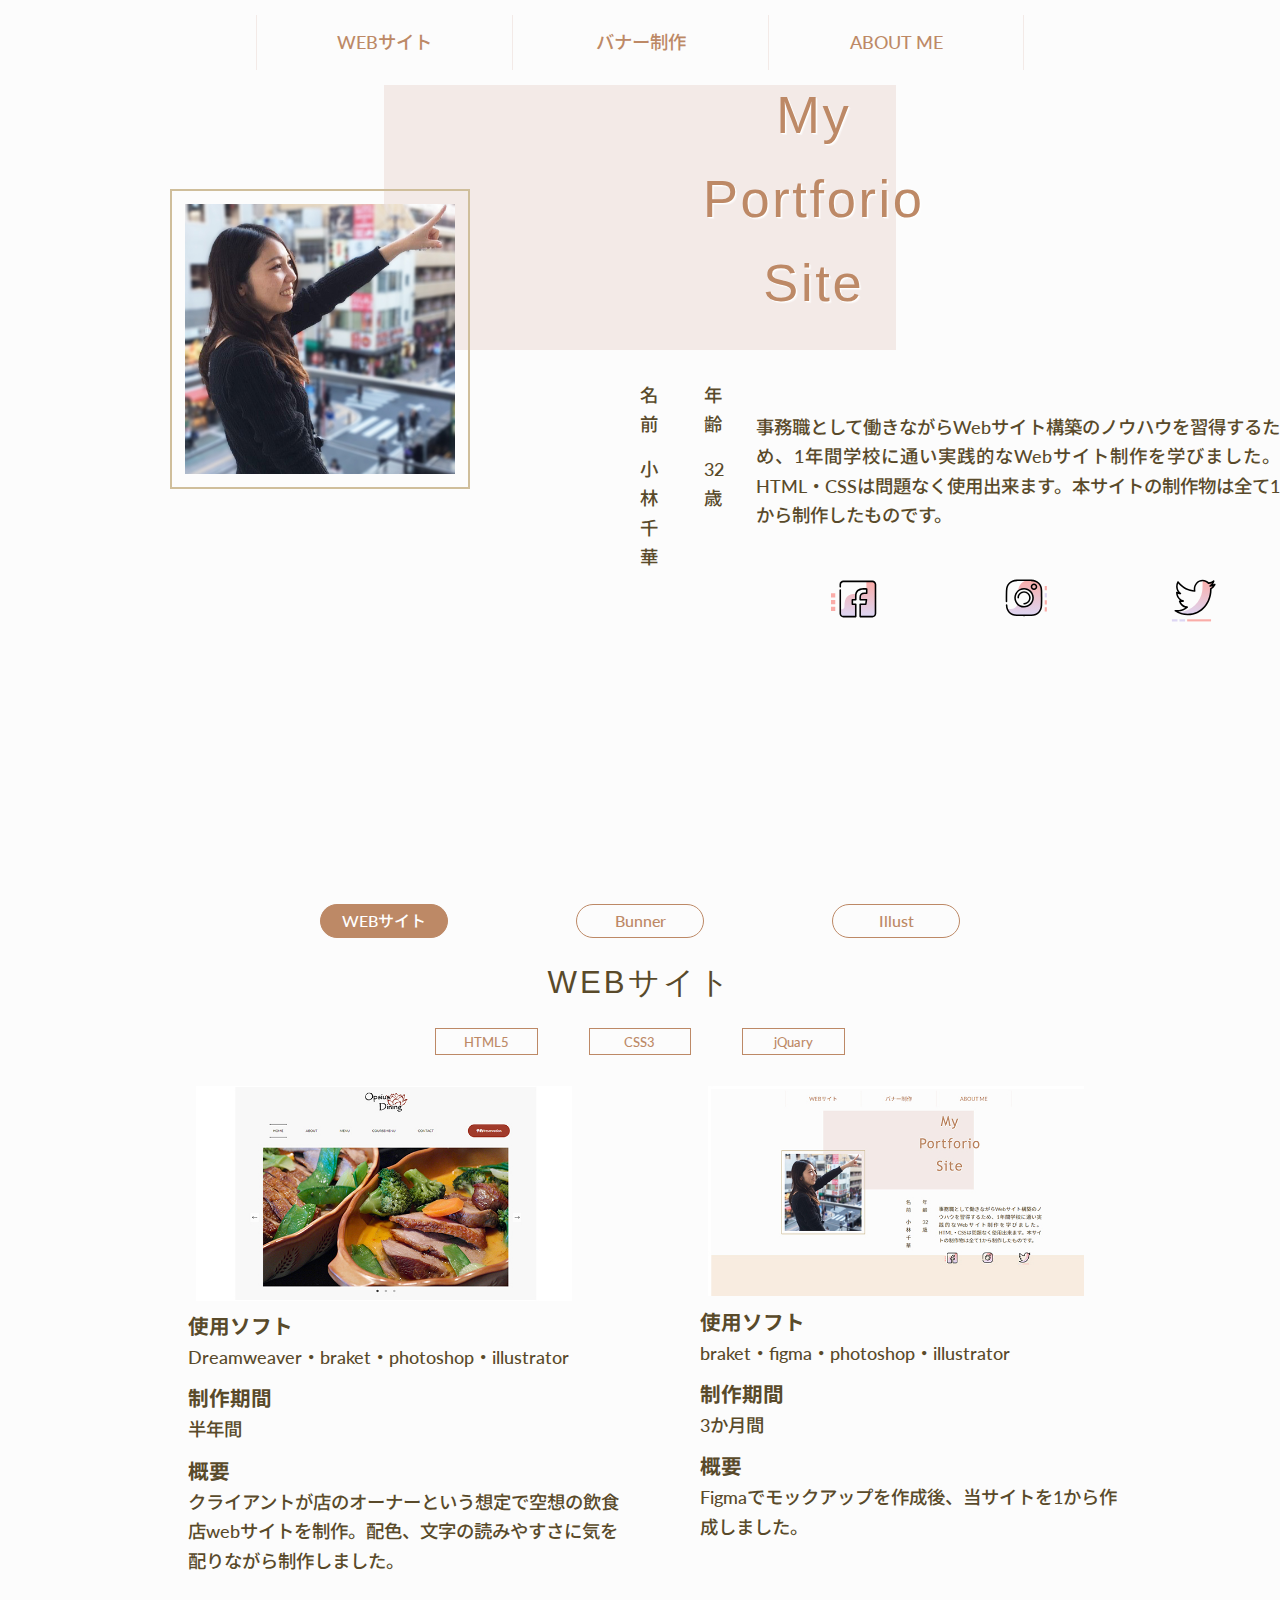
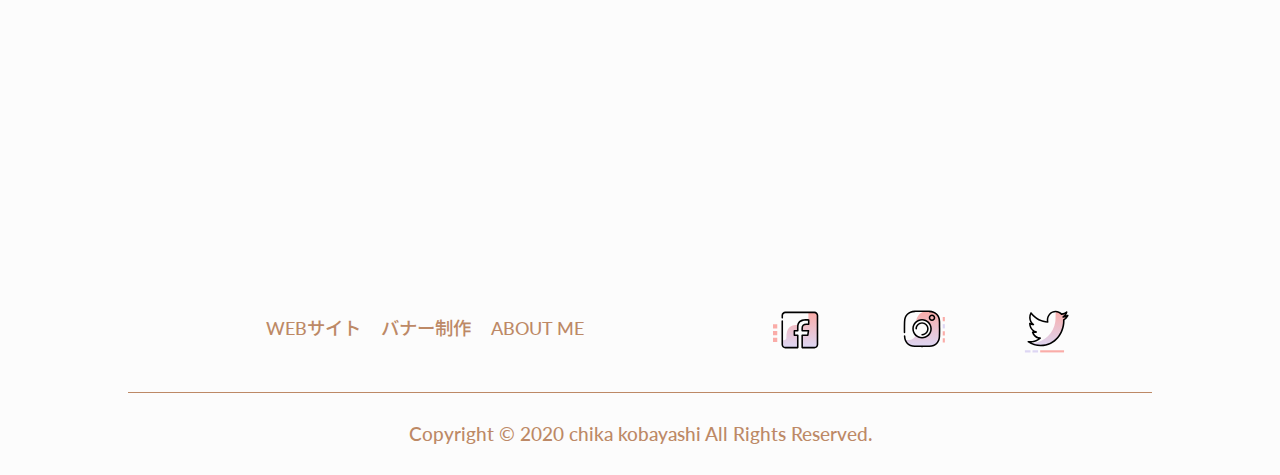
==== commit 9c2af1ca: "修正" ====
--- a/index.html
+++ b/index.html
@@ -63,30 +63,29 @@
             </ul>
         </div>
     </header>
-    <div id="profile" class="wrapper">
+    <div id="profile" class="wrapper top-commom-be">
         <h1 class="header__txt">My <br>
             Portforio <br> Site</h1>
-        <div class="container profile__wrap effect-fade">
-            <div class="L-inner T-inner" id="profile__ph">
-                <div class="ph__inner">
-                    <img class="ph-fill" src="img/profile-ph.jpg" alt="プロフィール写真">
-                </div>
-            </div>
-            <div class="R-inner B-inner">
-                <div class="profile__inner">
-                    <p id="prof__name"><span>名前</span>小林　千華</p>
-                    <p id="prof__age"><span>年齢</span>32歳</p>
-                    <p id="prof__txt">事務職として働きながらWebサイト構築のノウハウを習得するため、1年間学校に通い実践的なWebサイト制作を学びました。HTML・CSSは問題なく使用出来ます。本サイトの制作物は全て1から制作したものです。</p>
-                </div>
-                <ul class="sns-list">
-                    <li><a target="_blank" href="https://www.facebook.com/profile.php?id=100003136006689"><img src="svg/facebook.svg" alt="facebook" width="50" height="50"></a></li>
-                    <li><a target="_blank" href="http://Instagram.com/kinryokuseki"><img src="svg/instagram.svg" alt="instagram" width="50" height="50"></a></li>
-                    <li><a target="_blank" href="https://twitter.com/j9p8eOqLNNDFGAj"><img src="svg/twitter.svg" alt="twitter" width="50" height="50"></a></li>
-                </ul>
-            </div>
-        </div>
     </div>
-    <div class="bg-right-pink"></div>
+    <div class="container profile__wrap effect-fade">
+        <div class="L-inner T-inner" id="profile__ph">
+            <div class="ph__inner">
+                <img class="ph-fill" src="img/profile-ph.jpg" alt="プロフィール写真">
+            </div>
+        </div>
+        <div class="R-inner B-inner">
+            <div class="profile__inner">
+                <p id="prof__name"><span>名前</span>小林　千華</p>
+                <p id="prof__age"><span>年齢</span>32歳</p>
+                <p id="prof__txt">事務職として働きながらWebサイト構築のノウハウを習得するため、1年間学校に通い実践的なWebサイト制作を学びました。HTML・CSSは問題なく使用出来ます。本サイトの制作物は全て1から制作したものです。</p>
+            </div>
+            <ul class="sns-list">
+                <li><a target="_blank" href="https://www.facebook.com/profile.php?id=100003136006689"><img src="svg/facebook.svg" alt="facebook" width="50" height="50"></a></li>
+                <li><a target="_blank" href="http://Instagram.com/kinryokuseki"><img src="svg/instagram.svg" alt="instagram" width="50" height="50"></a></li>
+                <li><a target="_blank" href="https://twitter.com/j9p8eOqLNNDFGAj"><img src="svg/twitter.svg" alt="twitter" width="50" height="50"></a></li>
+            </ul>
+        </div>
+    </div>
     <!--   tab-->
     <div id="tab__wrap">
         <div class="tab__navi">
@@ -277,6 +276,9 @@
                     <div class="modalwindow js-modal">
                         <div class="modal__bg js-modal-close"></div>
                         <div class="modal__content">
+                            <!-- icon -->
+                            <a class="js-modal-close" href="#"><span class="close-icon"><i></i></span><span class="close">close</span></a>
+                            <!-- icon -->
                             <div class="about__inner">
                                 <div class="about__pic"><img src="img/profile-ph.jpg" alt="写真"></div>
                                 <div class="about__txt">
--- a/css/MediaQueries.css
+++ b/css/MediaQueries.css
@@ -111,6 +111,10 @@
         margin: 0 auto;
     }
 
+    .modal__content span.close {
+        right: 5%;
+    }
+
     .about__pic img {
         width: 200px;
     height: 200px;
--- a/css/style.css
+++ b/css/style.css
@@ -485,6 +485,62 @@
 
 }
 
+/*icon*/
+span.close-icon {
+    display: block;
+    position: absolute;
+    top: 50px;
+    right: 10px;
+    z-index: 6;
+    cursor: pointer;
+    width: 30px;
+    height: 30px;
+}
+
+
+
+span.close-icon > i, span.close-icon > i::before, span.close-icon > i::after {
+    display: block;
+    position: absolute;
+    width: 100%;
+    height: 5px;
+    background-color: #bd8966;
+    border-radius: 8px;
+}
+
+span.close-icon > i {
+    background-color: transparent;
+}
+
+.modal__content span.close {
+    display: block;
+    position: absolute;
+    right: 2%;
+    color: #bd8966;
+    font-size: 1.2rem;
+    text-transform: uppercase;
+    -webkit-transform: translateY(24px);
+    -moz-transform: translateY(24px);
+    -ms-transform: translateY(24px);
+    -o-transform: translateY(24px);
+    transform: translateY(24px);
+}
+
+
+.close-icon > i::before, span.close-icon > i::after {
+    content: '';
+    
+}
+
+.close-icon > i::before {
+    transform: translate(-50%, -50%) rotate(315deg);
+}
+
+.close-icon > i::after {
+    transform: translate(-50%, -50%) rotate(-315deg);
+}
+
+
 /******* modalwindow end*******/
 
 /******* tab__wrap *******/
--- a/css/MediaQueries.css
+++ b/css/MediaQueries.css
@@ -111,6 +111,10 @@
         margin: 0 auto;
     }
 
+    .modal__content span.close {
+        right: 5%;
+    }
+
     .about__pic img {
         width: 200px;
     height: 200px;
